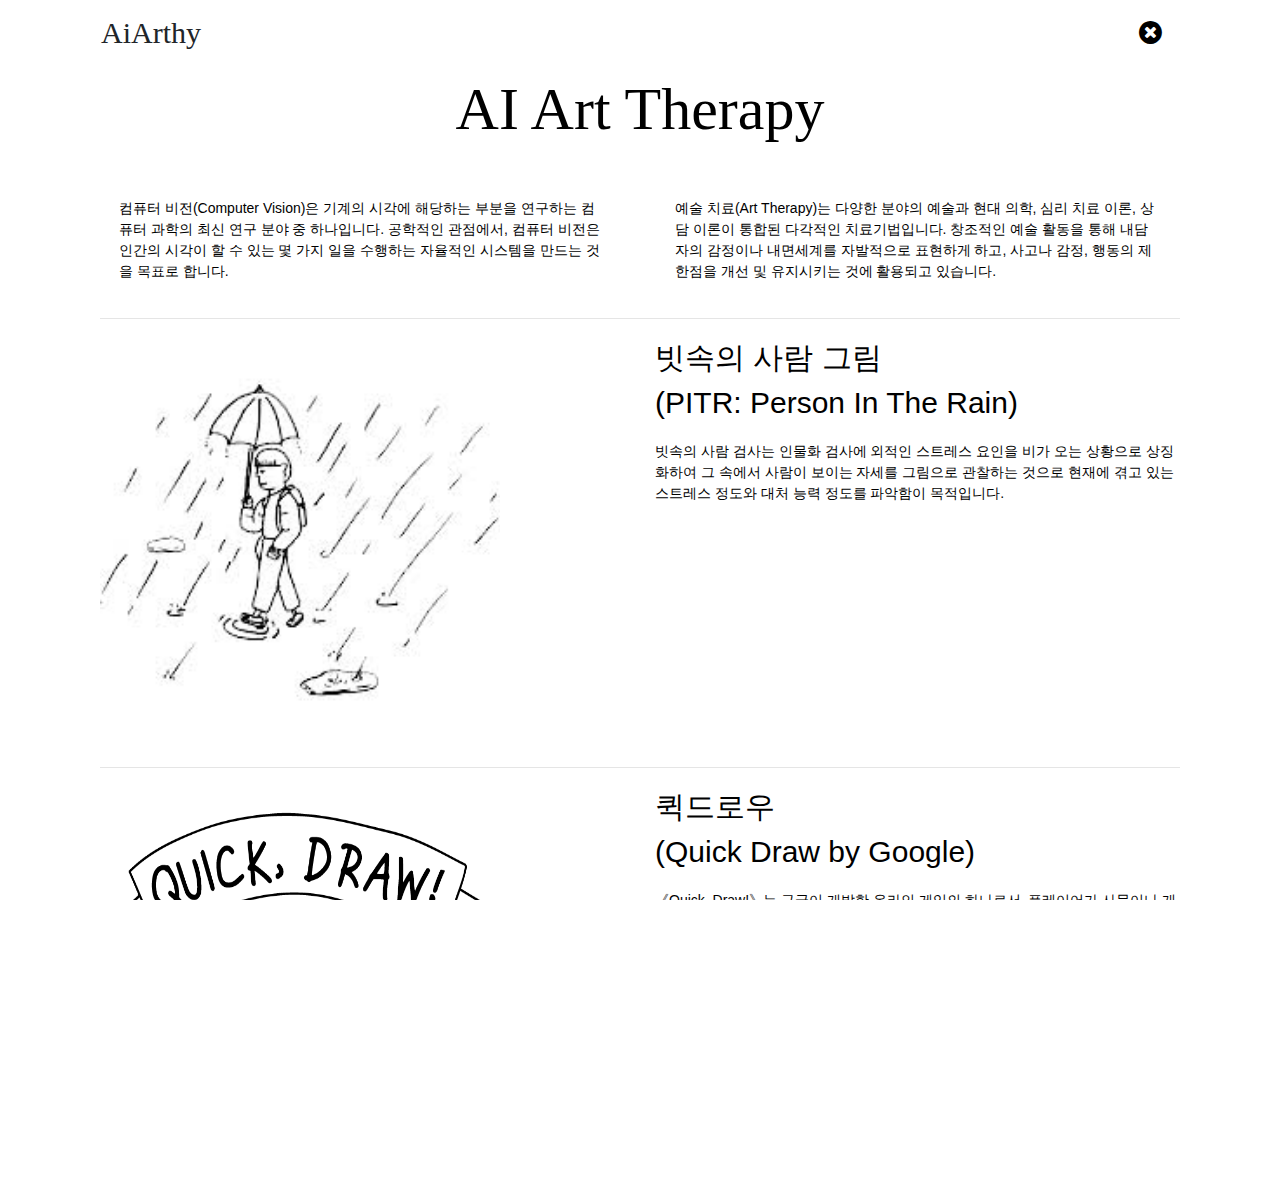
==== html/about.html @ cdc1df13 "initial commit" ====
<!DOCTYPE html>
<html>

<head>
    <meta charset="utf-8">
    <meta name="viewport" content="width=device-width, initial-scale=1">
    <title>AiArthy란?</title>
    <link rel="stylesheet" type="text/css" href="https://stackpath.bootstrapcdn.com/font-awesome/4.7.0/css/font-awesome.css">
    <link rel="stylesheet" type="text/css" href="https://stackpath.bootstrapcdn.com/bootstrap/4.4.1/css/bootstrap.css">
    <link rel="stylesheet" type="text/css" href="../css/common.css">
    <script type="text/javascript" src="https://code.jquery.com/jquery-3.4.1.min.js"></script>
    <script type="text/javascript" src="https://stackpath.bootstrapcdn.com/bootstrap/4.4.1/js/bootstrap.js"></script>
    <script src="../js/common.js"></script>
</head>

<body>
    <header id="header"></header>
    <div class="container d-lg-flex">
        <div class="container ">
            <div class="title2 text-center mx-md-auto mb-4 mb-md-9">AI Art Therapy</div>
            <div class="row mx-n2 mx-lg-n3">
                <div class="col-sm-6">
                    <!-- Card -->
                    <a class="text-left h-100">
                        <div class="card-body">
                            <div class="body3">
                                컴퓨터 비전(Computer Vision)은 기계의 시각에 해당하는 부분을 연구하는 컴퓨터 과학의 최신 연구 분야 중 하나입니다. 공학적인 관점에서, 컴퓨터 비전은 인간의 시각이 할 수 있는 몇 가지 일을 수행하는 자율적인 시스템을 만드는 것을 목표로 합니다.
                            </div>
                        </div>
                    </a>
                    <!-- End Card -->
                </div>
                <div class="col-sm-6">
                    <!-- Card -->
                    <a class="text-left h-100">
                        <div class="card-body">
                            <div class="body3">
                                예술 치료(Art Therapy)는 다양한 분야의 예술과 현대 의학, 심리 치료 이론, 상담 이론이 통합된 다각적인 치료기법입니다. 창조적인 예술 활동을 통해 내담자의 감정이나 내면세계를 자발적으로 표현하게 하고, 사고나 감정, 행동의 제한점을 개선 및 유지시키는 것에 활용되고 있습니다.
                            </div>
                        </div>
                    </a>
                    <!-- End Card -->
                </div>
            </div>
            <hr>
            <div class="row justify-content-lg-between">
                <figure class="col-lg-6 d-none d-lg-block ">
                    <image class="image" src="../img/pitr_test.jpg" style="width: 400px;"></image>
                </figure>
                <div class="col-lg-6 order-lg-1">
                    <div class="pt-8 pb-lg-8">
                        <!-- Title -->
                        <div class="mb-4 mb-md-7">
                        	<div class="body1 mb-3">빗속의 사람 그림<br>(PITR: Person In The Rain)</div>
                            <div class="body3">빗속의 사람 검사는 인물화 검사에 외적인 스트레스 요인을 비가 오는 상황으로 상징화하여 그 속에서 사람이 보이는 자세를 그림으로 관찰하는 것으로 현재에 겪고 있는 스트레스 정도와 대처 능력 정도를 파악함이 목적입니다.
                            </div>
                        </div>
                        <!-- End Title -->
                    </div>
                </div>
            </div>
            <hr>
            <div class="row justify-content-lg-between">
            	<div class="col-lg-6 order-lg-1">
                    <div class="pt-8 pb-lg-8">
                        <!-- Title -->
                        <div class="mb-4 mb-md-7">
                        	<div class="body1 mb-3">퀵드로우<br>(Quick Draw by Google)</div>
                            <div class="body3">《Quick, Draw!》는 구글이 개발한 온라인 게임의 하나로서, 플레이어가 사물이나 개념에 대한 그림을 그리면 인공신경망 인공지능을 사용하여 해당 낙서가 표현한 바를 추측합니다. AI는 각 낙서에서 학습하여 미래에 정확히 맞추는 능력을 키우게 됩니다. 
                            </div>
                        </div>
                        <!-- End Title -->
                    </div>
                </div>
                <figure class="col-lg-6 d-none d-lg-block ">
                    <image class="image" src="../img/quick_draw.png" style="width: 400px;"></image>
                </figure>
            </div>
        </div>
    </div>
</body>

</html>
<script type="text/javascript">
$(window).on('load resize', function() {
    document.getElementById("about").style.display = "none";
});
</script>
---- css/common.css ----
.title1 {
    font-family: 'Times New Roman', Times, serif;
    font-size: 100px;
    color: #000000;
}

.title2 {
    font-family: 'Times New Roman', Times, serif;
    font-size: 60px;
    color: #000000;
}

.title3 {
    font-family: 'Times New Roman', Times, serif;
    font-size: 30px;
    color: #000000;
}

.body1 {
    font-family: Arial, Helvetica, sans-serif;
    font-size: 30px;
    color: #000000;
}

.body2 {
    font-family: Arial, Helvetica, sans-serif;
    font-size: 20px;
    color: #000000;
}

.body3 {
    font-family: Arial, Helvetica, sans-serif;
    font-size: 14px;
    color: #000000;
}

.caption {
    font-family: Arial, Helvetica, sans-serif;
    font-size: 10px;
    color: #808080;
}

.bold {
    font-weight: bold;
}

.light {
    font-weight: light;
}

.fa {
    color: #000000;
    text-decoration: none;
}

.fa :hover,
.fa :focus {
    color: #696969;
    text-decoration: none;
}

.button1 {
    width: 120px;
    height: 40px;
    background-color: #696969;
    color: #ffffff;
    border-radius: 5px;
    border: none;
    margin-top: 5px;
    margin-bottom: 5px;
}

.button2 {
    width: 120px;
    height: 40px;
    background-color: #ffffff;
    color: #696969;
    border: 5px solid #696969;
    border-radius: 5px;
    margin-top: 5px;
    margin-bottom: 5px;
}

.form {
    width: 100%;
    height: 30px;
    margin-top: 5px;
    margin-bottom: 5px;
    background-color: #ffffff;
    border-radius: 5px;
    border: none;
    resize: none;
    color: #000000;
    padding: 0.5em 0.7em;
}

.image {
    height: 400px;
}

html,
body {
    margin: 0;
    padding: 0;
    height: 100%;
    overflow-x: hidden;
}

#canvas {
    width: 90%;
    height: 90%;
    position: relative;
    left: 5%;
    bottom: 5%;
    border: 2px solid;
}

#footer {
    position: fixed;
    bottom: 0;
    width: 100%;
    padding-top: 30px;
    background-color: #d1d2d2;
}
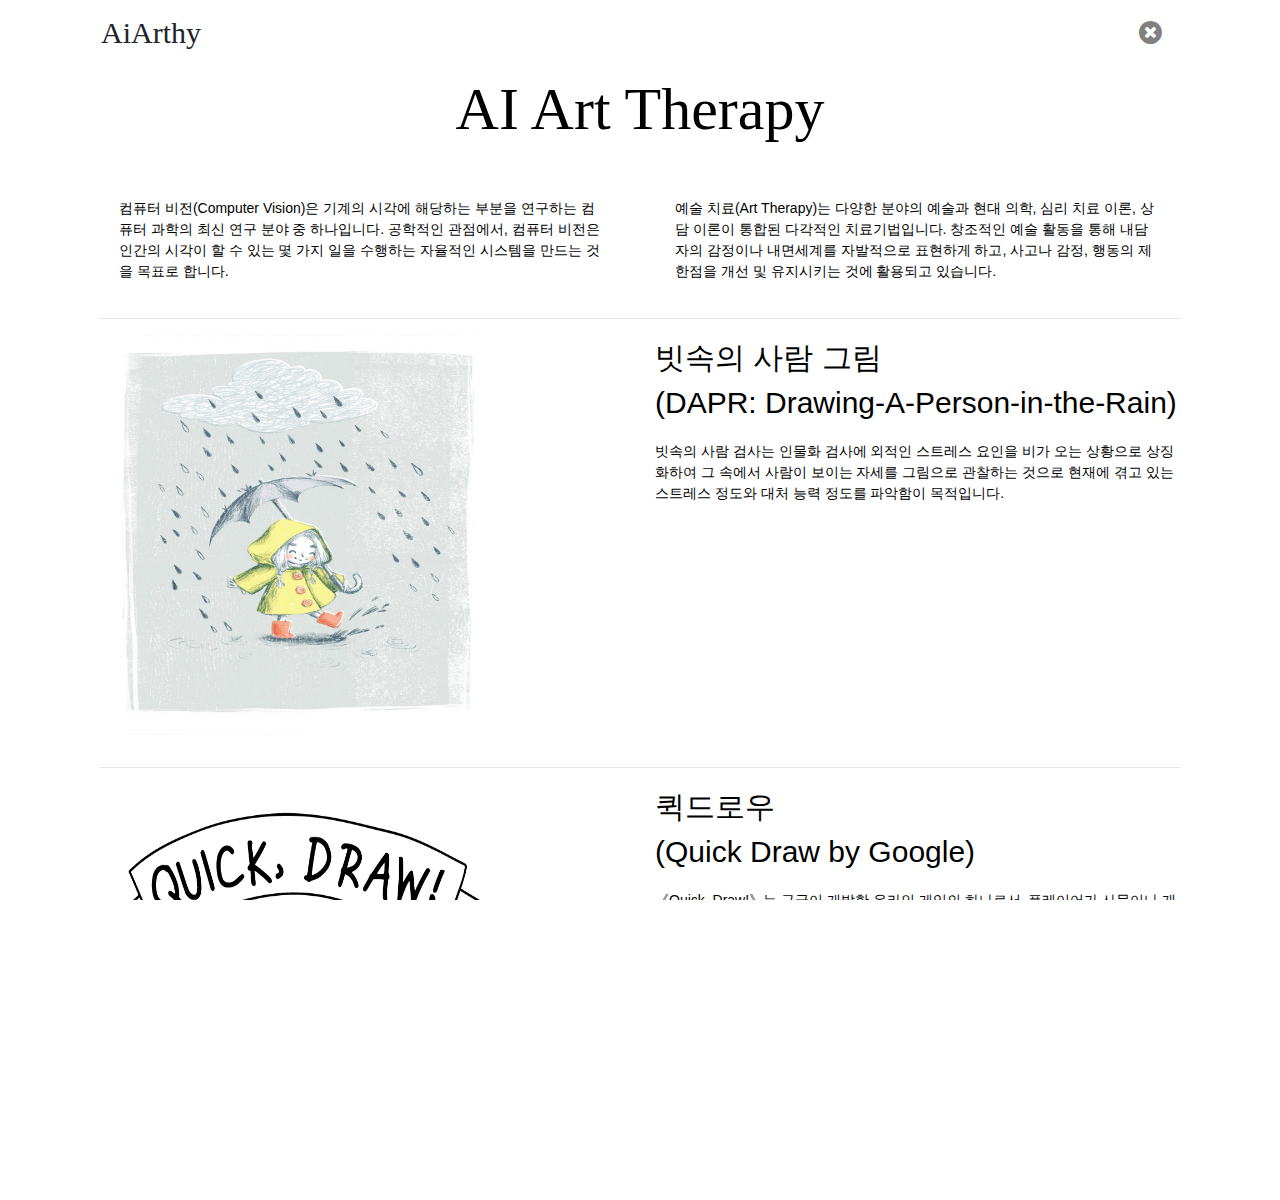
==== commit 20ac9b9a: "이미지 변경 핀터레스트 이미지 사용" ====
--- a/html/about.html
+++ b/html/about.html
@@ -45,13 +45,13 @@
             <hr>
             <div class="row justify-content-lg-between">
                 <figure class="col-lg-6 d-none d-lg-block ">
-                    <image class="image" src="../img/pitr_test.jpg" style="width: 400px;"></image>
+                    <image class="image" src="../img/dapr_test.jpeg" style="width: 400px;"></image>
                 </figure>
                 <div class="col-lg-6 order-lg-1">
                     <div class="pt-8 pb-lg-8">
                         <!-- Title -->
                         <div class="mb-4 mb-md-7">
-                        	<div class="body1 mb-3">빗속의 사람 그림<br>(PITR: Person In The Rain)</div>
+                        	<div class="body1 mb-3">빗속의 사람 그림<br>(DAPR: Drawing-A-Person-in-the-Rain)</div>
                             <div class="body3">빗속의 사람 검사는 인물화 검사에 외적인 스트레스 요인을 비가 오는 상황으로 상징화하여 그 속에서 사람이 보이는 자세를 그림으로 관찰하는 것으로 현재에 겪고 있는 스트레스 정도와 대처 능력 정도를 파악함이 목적입니다.
                             </div>
                         </div>
--- a/css/common.css
+++ b/css/common.css
@@ -44,19 +44,16 @@
     font-weight: bold;
 }
 
-.light {
-    font-weight: light;
-}
-
 .fa {
-    color: #000000;
+    color: #808080;
     text-decoration: none;
 }
 
 .fa :hover,
 .fa :focus {
-    color: #696969;
+    color: #000000;
     text-decoration: none;
+    cursor: pointer
 }
 
 .button1 {
@@ -75,7 +72,7 @@
     height: 40px;
     background-color: #ffffff;
     color: #696969;
-    border: 5px solid #696969;
+    border: 3px solid #696969;
     border-radius: 5px;
     margin-top: 5px;
     margin-bottom: 5px;
@@ -107,11 +104,11 @@
 }
 
 #canvas {
-    width: 90%;
-    height: 90%;
+    width: 100%;
+    height: 700px;
+    margin-top: 30px;
+    margin-bottom: 30px;
     position: relative;
-    left: 5%;
-    bottom: 5%;
     border: 2px solid;
 }
 
@@ -121,4 +118,149 @@
     width: 100%;
     padding-top: 30px;
     background-color: #d1d2d2;
+}
+
+.left {
+    margin-right: 3px;
+    margin-top: 15px;
+}
+
+.right {
+    margin-left: 3px;
+    margin-top: 15px;
+}
+
+.slidecontainer {
+    width: 100%;
+    margin-bottom: 15px;
+}
+
+.slider {
+    -webkit-appearance: none;
+    width: 100%;
+    height: 25px;
+    background: #d3d3d3;
+    outline: none;
+    opacity: 0.7;
+    -webkit-transition: .2s;
+    transition: opacity .2s;
+}
+
+.slider:hover {
+    opacity: 1;
+}
+
+.slider::-webkit-slider-thumb {
+    -webkit-appearance: none;
+    appearance: none;
+    width: 25px;
+    height: 25px;
+    background: #808080;
+    cursor: pointer;
+}
+
+.slider::-moz-range-thumb {
+    width: 25px;
+    height: 25px;
+    background: #808080;
+    cursor: pointer;
+}
+
+.modal {
+    display: none;
+    z-index: 1;
+    width: 100%;
+    height: 100%;
+    background-color: rgb(0, 0, 0);
+    background-color: rgba(0, 0, 0, 0.4);
+    position: absolute;
+    left: 50%;
+    top: 50%;
+    transform: translate(-50%, -50%);
+}
+
+.modal-content {
+    background-color: #fefefe;
+    margin: 15% auto;
+    padding: 20px;
+    border: 1px solid #888;
+    width: 80%;
+}
+
+#loading_page {
+    position: absolute;
+    left: 50%;
+    top: 50%;
+    text-align: center;
+    z-index: 1;
+    width: 400px;
+    height: 200px;
+    margin: -200px 0 0 -200px;
+}
+
+#loader {
+    width: 100px;
+    height: 100px;
+    margin: 30px auto;
+    border: 16px solid #f3f3f3;
+    border-radius: 50%;
+    border-top: 16px solid #808080;
+    -webkit-animation: spin 2s linear infinite;
+    animation: spin 2s linear infinite;
+}
+
+@-webkit-keyframes spin {
+    0% {
+        -webkit-transform: rotate(0deg);
+    }
+
+    100% {
+        -webkit-transform: rotate(360deg);
+    }
+}
+
+@keyframes spin {
+    0% {
+        transform: rotate(0deg);
+    }
+
+    100% {
+        transform: rotate(360deg);
+    }
+}
+
+.animate-bottom {
+    position: relative;
+    -webkit-animation-name: animatebottom;
+    -webkit-animation-duration: 1s;
+    animation-name: animatebottom;
+    animation-duration: 1s
+}
+
+@-webkit-keyframes animatebottom {
+    from {
+        bottom: -100px;
+        opacity: 0
+    }
+
+    to {
+        bottom: 0px;
+        opacity: 1
+    }
+}
+
+@keyframes animatebottom {
+    from {
+        bottom: -100px;
+        opacity: 0
+    }
+
+    to {
+        bottom: 0;
+        opacity: 1
+    }
+}
+
+#myDiv {
+    display: none;
 }